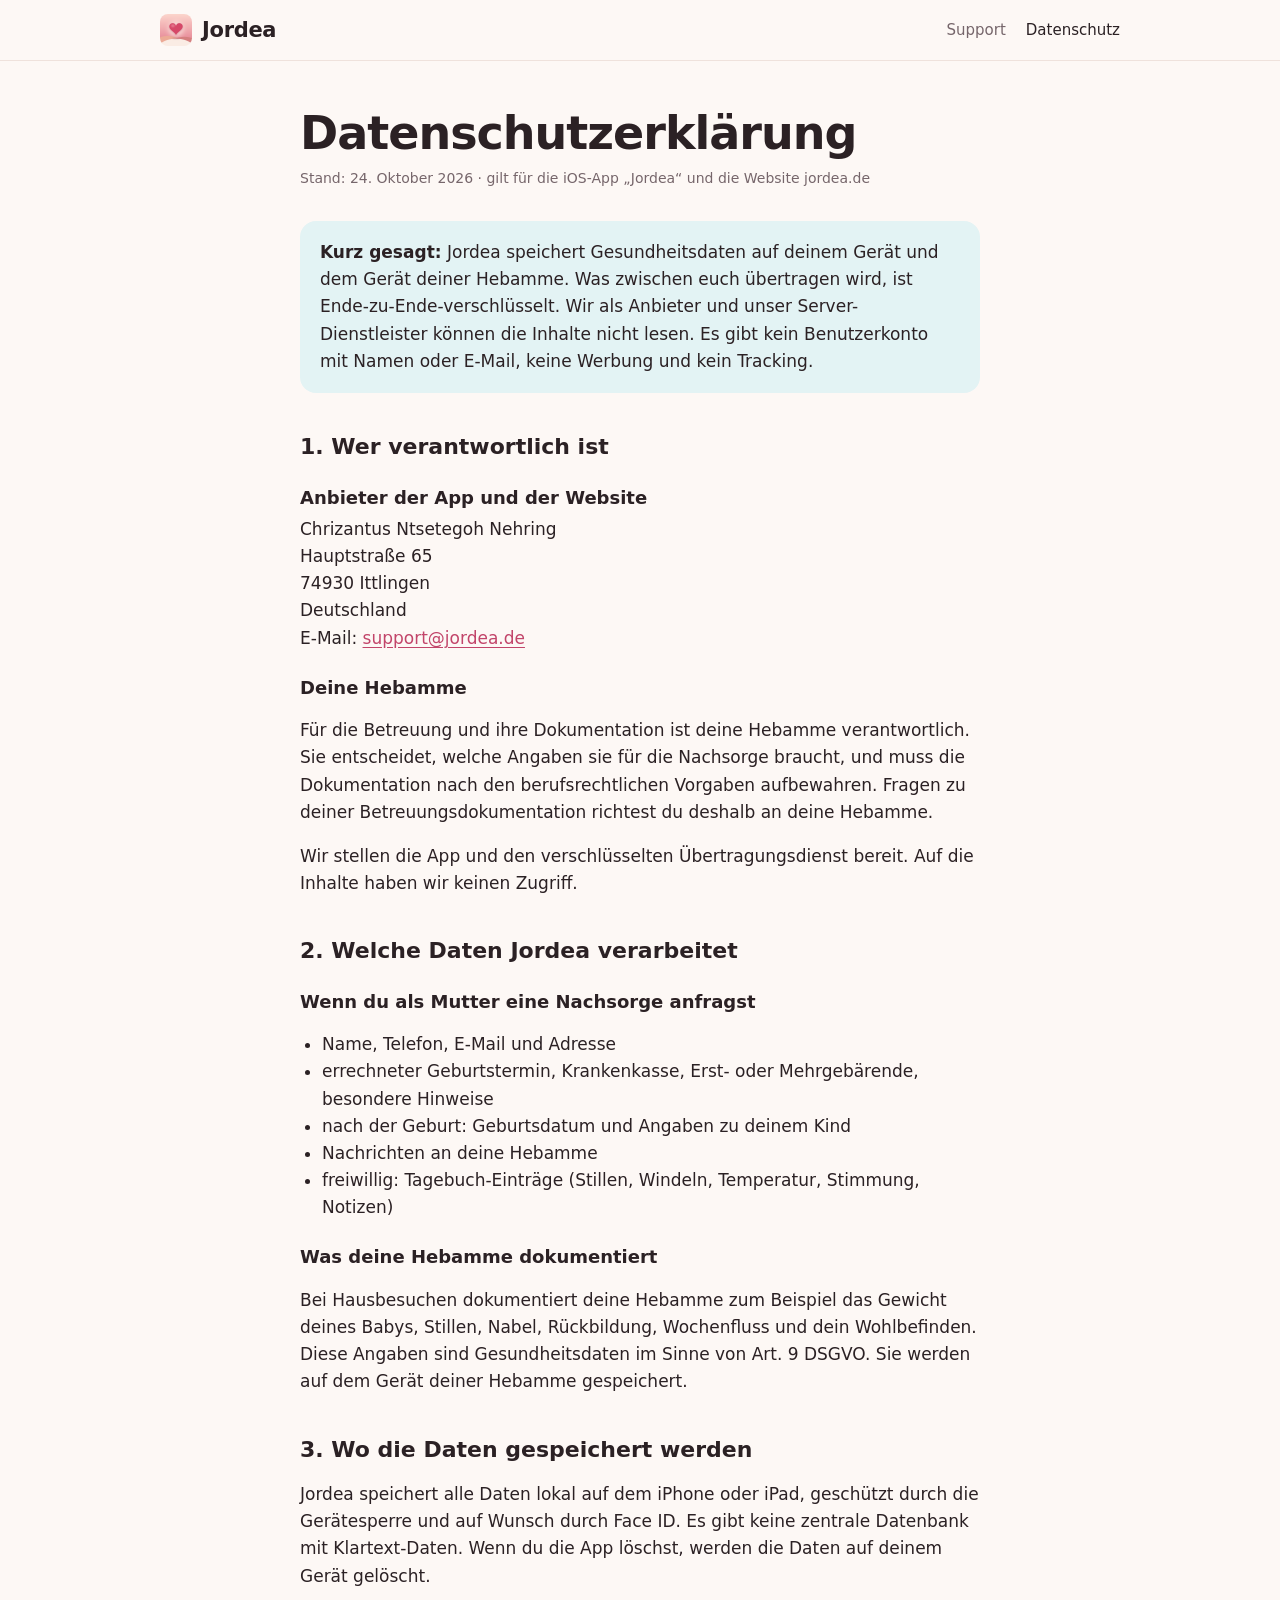
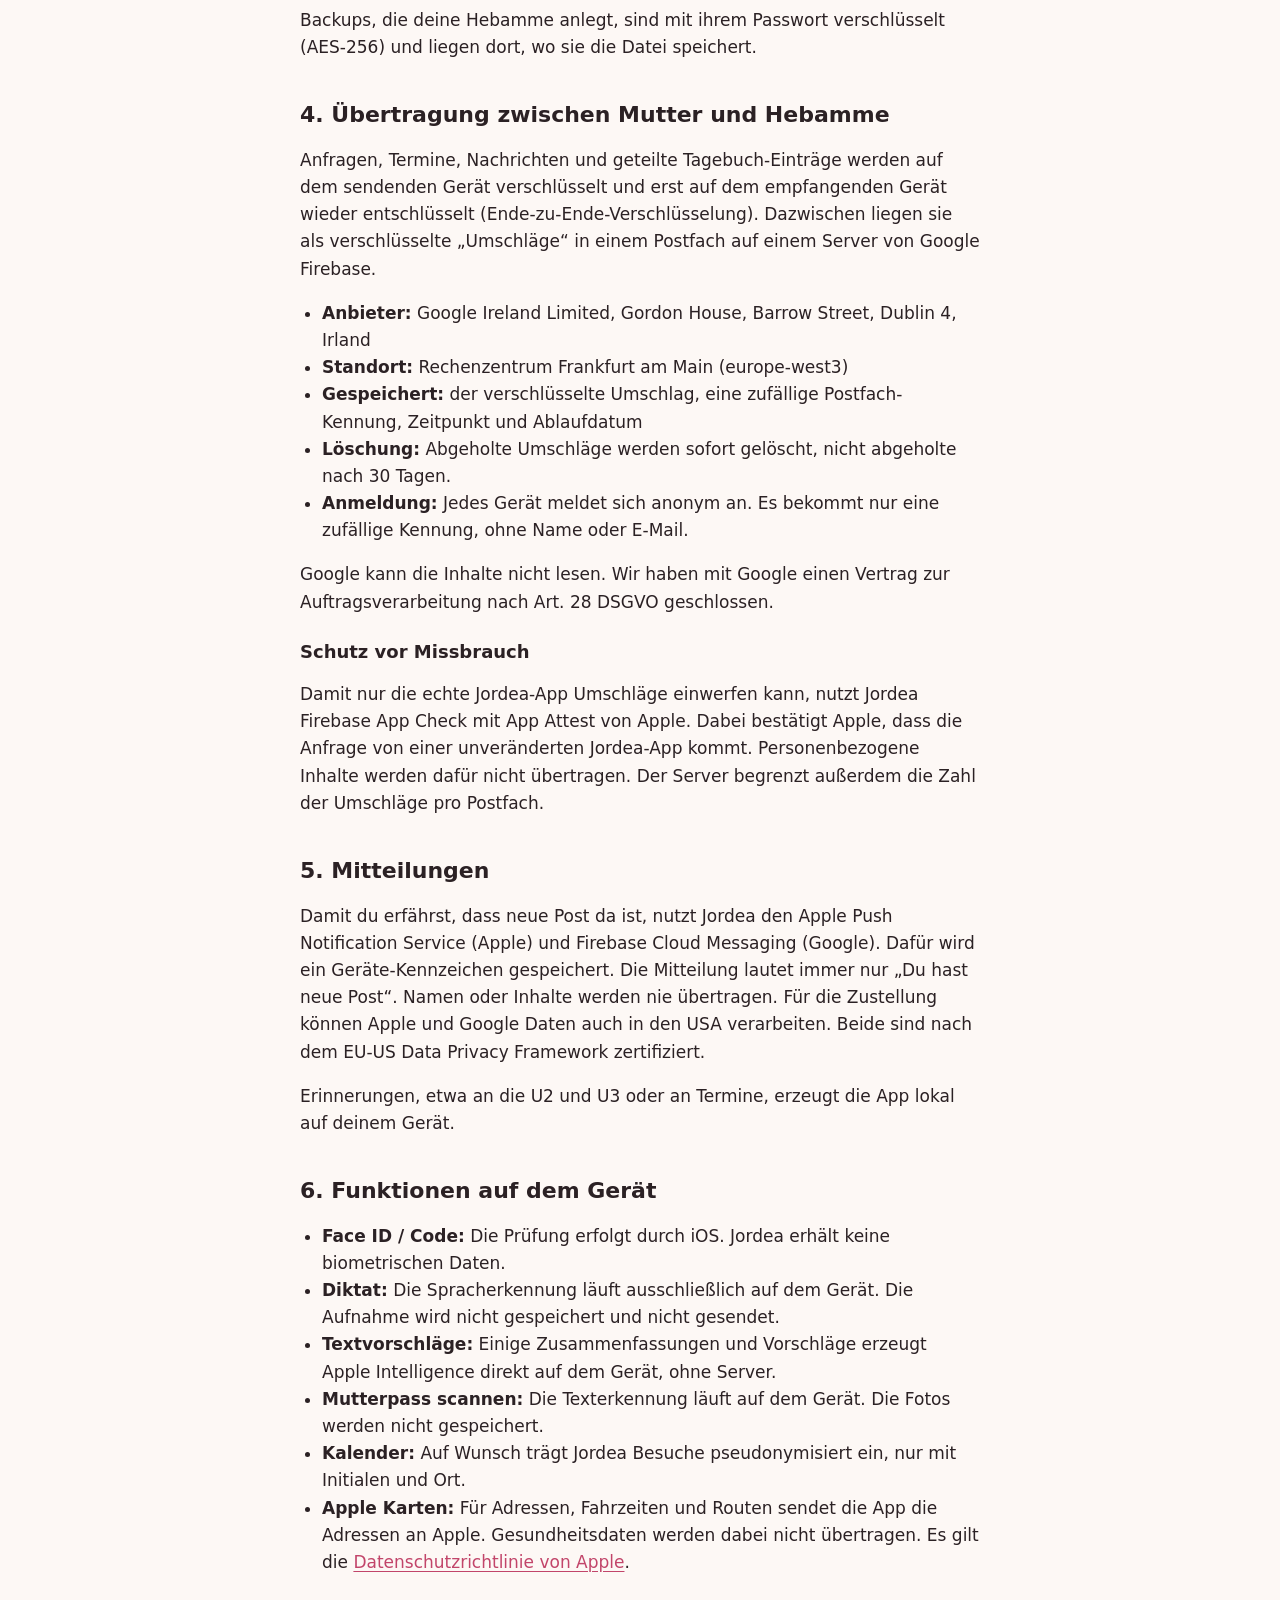
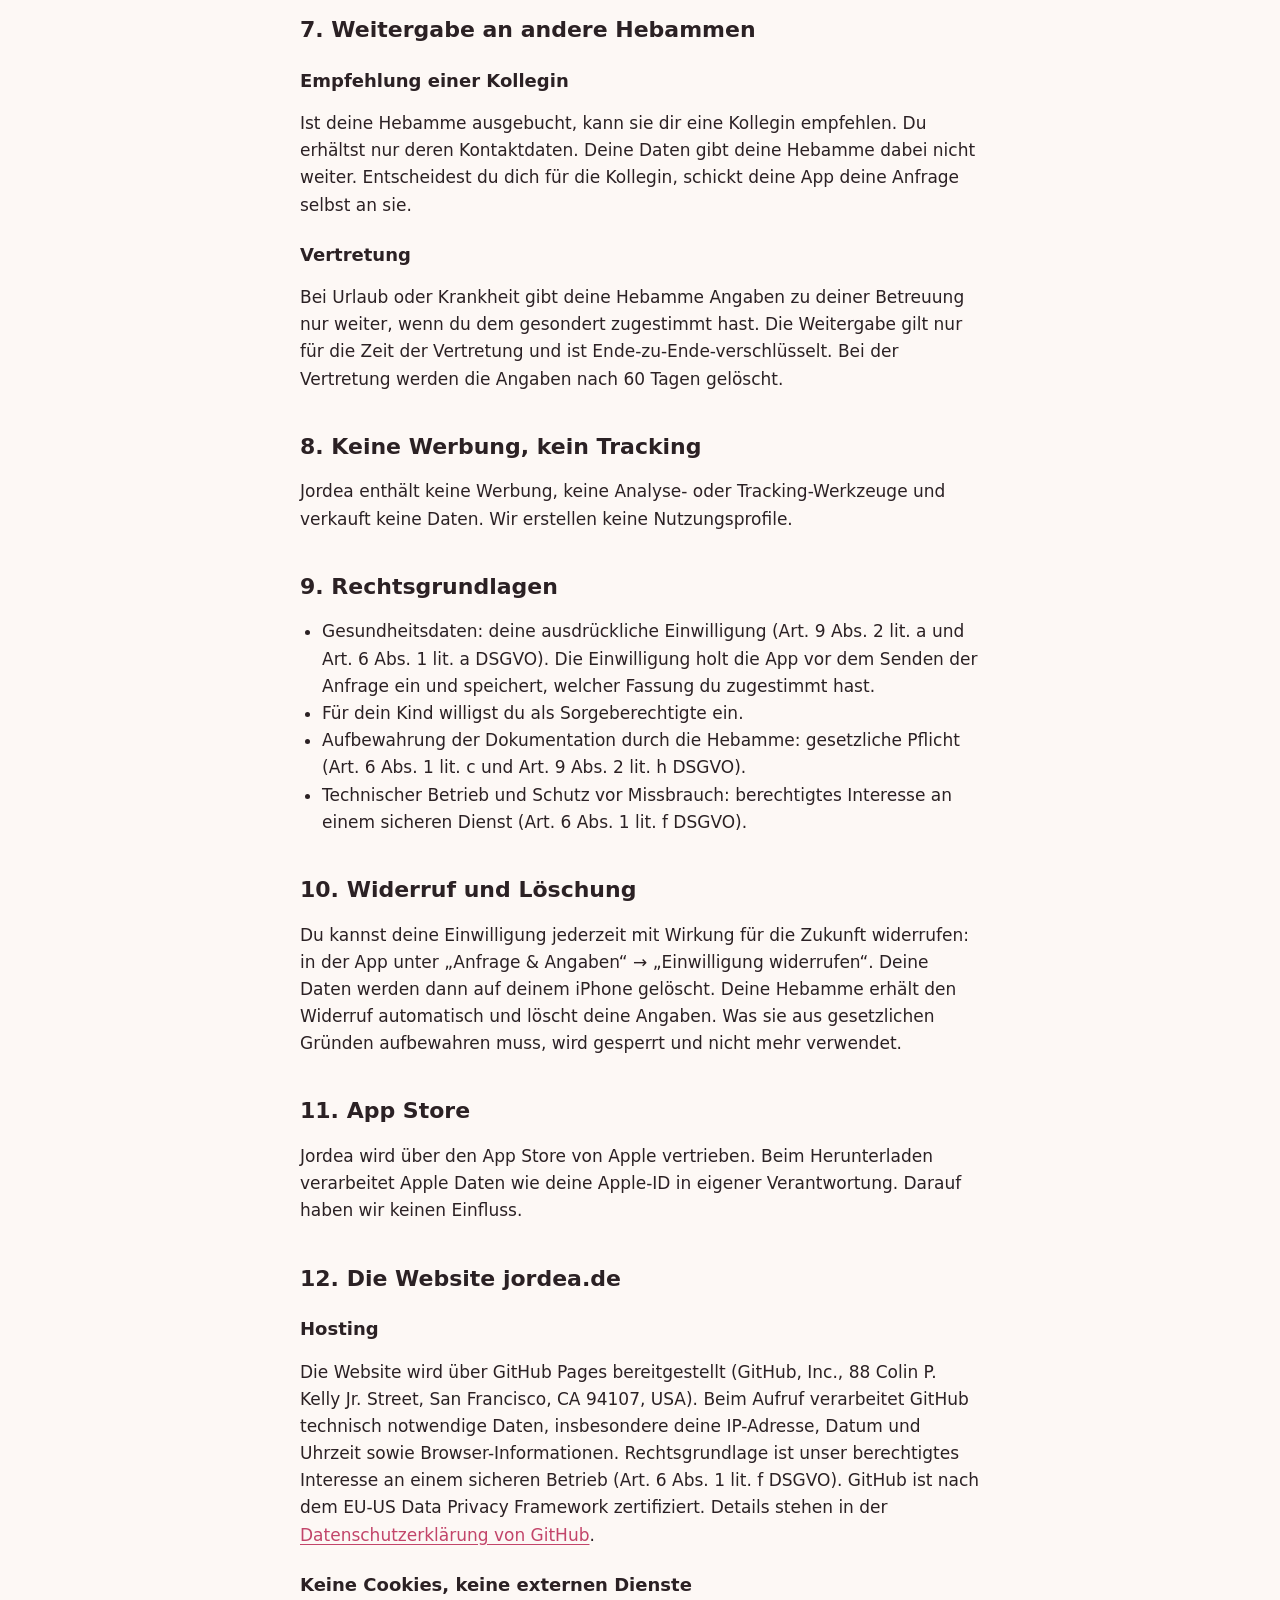
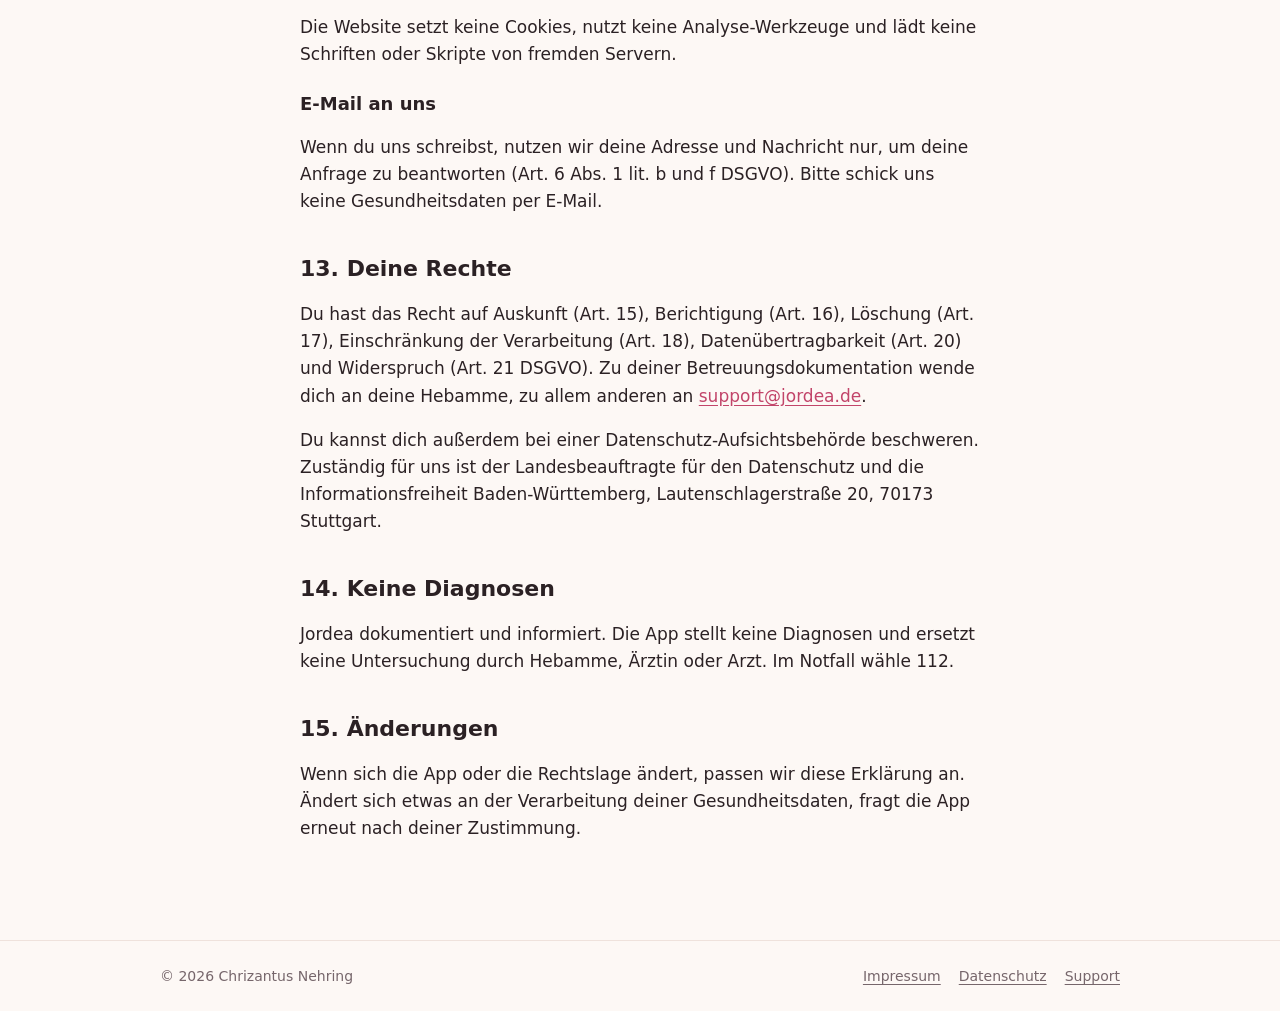
==== datenschutz.html @ d51b72c2 "Jordea Website: Startseite, Datenschutz, Impressum, Support Co-Authored-By: Claude Opus 5.5 <noreply" ====
<!doctype html>
<html lang="de">
<head>
<meta charset="utf-8">
<meta name="viewport" content="width=device-width, initial-scale=1">
<title>Jordea Datenschutz</title>
<meta name="description" content="Datenschutzerklärung für die App Jordea und die Website jordea.de.">
<meta name="theme-color" content="#fdf8f5">
<link rel="icon" href="icon.png">
<link rel="apple-touch-icon" href="icon.png">
<link rel="stylesheet" href="style.css">
</head>
<body>
<header class="site-head">
  <div class="wrap">
    <a class="brand" href="index.html"><img src="icon.png" alt="" width="32" height="32">Jordea</a>
    <nav class="nav" aria-label="Hauptnavigation">
      <a href="support.html">Support</a>
      <a href="datenschutz.html" aria-current="page">Datenschutz</a>
    </nav>
  </div>
</header>

<main class="wrap doc">
  <h1>Datenschutzerklärung</h1>
  <p class="stand">Stand: 24. Oktober 2026 · gilt für die iOS-App „Jordea“ und die Website jordea.de</p>

  <div class="box">
    <p><strong>Kurz gesagt:</strong> Jordea speichert Gesundheitsdaten auf deinem Gerät und dem Gerät deiner Hebamme. Was zwischen euch übertragen wird, ist Ende-zu-Ende-verschlüsselt. Wir als Anbieter und unser Server-Dienstleister können die Inhalte nicht lesen. Es gibt kein Benutzerkonto mit Namen oder E-Mail, keine Werbung und kein Tracking.</p>
  </div>

  <h2>1. Wer verantwortlich ist</h2>
  <h3>Anbieter der App und der Website</h3>
  <address>
    Chrizantus Ntsetegoh Nehring<br>
    Hauptstraße 65<br>
    74930 Ittlingen<br>
    Deutschland<br>
    E-Mail: <a href="mailto:support@jordea.de">support@jordea.de</a>
  </address>
  <h3>Deine Hebamme</h3>
  <p>Für die Betreuung und ihre Dokumentation ist deine Hebamme verantwortlich. Sie entscheidet, welche Angaben sie für die Nachsorge braucht, und muss die Dokumentation nach den berufsrechtlichen Vorgaben aufbewahren. Fragen zu deiner Betreuungsdokumentation richtest du deshalb an deine Hebamme.</p>
  <p>Wir stellen die App und den verschlüsselten Übertragungsdienst bereit. Auf die Inhalte haben wir keinen Zugriff.</p>

  <h2>2. Welche Daten Jordea verarbeitet</h2>
  <h3>Wenn du als Mutter eine Nachsorge anfragst</h3>
  <ul>
    <li>Name, Telefon, E-Mail und Adresse</li>
    <li>errechneter Geburtstermin, Krankenkasse, Erst- oder Mehrgebärende, besondere Hinweise</li>
    <li>nach der Geburt: Geburtsdatum und Angaben zu deinem Kind</li>
    <li>Nachrichten an deine Hebamme</li>
    <li>freiwillig: Tagebuch-Einträge (Stillen, Windeln, Temperatur, Stimmung, Notizen)</li>
  </ul>
  <h3>Was deine Hebamme dokumentiert</h3>
  <p>Bei Hausbesuchen dokumentiert deine Hebamme zum Beispiel das Gewicht deines Babys, Stillen, Nabel, Rückbildung, Wochenfluss und dein Wohlbefinden. Diese Angaben sind Gesundheitsdaten im Sinne von Art. 9 DSGVO. Sie werden auf dem Gerät deiner Hebamme gespeichert.</p>

  <h2>3. Wo die Daten gespeichert werden</h2>
  <p>Jordea speichert alle Daten lokal auf dem iPhone oder iPad, geschützt durch die Gerätesperre und auf Wunsch durch Face ID. Es gibt keine zentrale Datenbank mit Klartext-Daten. Wenn du die App löschst, werden die Daten auf deinem Gerät gelöscht.</p>
  <p>Backups, die deine Hebamme anlegt, sind mit ihrem Passwort verschlüsselt (AES-256) und liegen dort, wo sie die Datei speichert.</p>

  <h2>4. Übertragung zwischen Mutter und Hebamme</h2>
  <p>Anfragen, Termine, Nachrichten und geteilte Tagebuch-Einträge werden auf dem sendenden Gerät verschlüsselt und erst auf dem empfangenden Gerät wieder entschlüsselt (Ende-zu-Ende-Verschlüsselung). Dazwischen liegen sie als verschlüsselte „Umschläge“ in einem Postfach auf einem Server von Google Firebase.</p>
  <ul>
    <li><strong>Anbieter:</strong> Google Ireland Limited, Gordon House, Barrow Street, Dublin 4, Irland</li>
    <li><strong>Standort:</strong> Rechenzentrum Frankfurt am Main (europe-west3)</li>
    <li><strong>Gespeichert:</strong> der verschlüsselte Umschlag, eine zufällige Postfach-Kennung, Zeitpunkt und Ablaufdatum</li>
    <li><strong>Löschung:</strong> Abgeholte Umschläge werden sofort gelöscht, nicht abgeholte nach 30 Tagen.</li>
    <li><strong>Anmeldung:</strong> Jedes Gerät meldet sich anonym an. Es bekommt nur eine zufällige Kennung, ohne Name oder E-Mail.</li>
  </ul>
  <p>Google kann die Inhalte nicht lesen. Wir haben mit Google einen Vertrag zur Auftragsverarbeitung nach Art. 28 DSGVO geschlossen.</p>
  <h3>Schutz vor Missbrauch</h3>
  <p>Damit nur die echte Jordea-App Umschläge einwerfen kann, nutzt Jordea Firebase App Check mit App Attest von Apple. Dabei bestätigt Apple, dass die Anfrage von einer unveränderten Jordea-App kommt. Personenbezogene Inhalte werden dafür nicht übertragen. Der Server begrenzt außerdem die Zahl der Umschläge pro Postfach.</p>

  <h2>5. Mitteilungen</h2>
  <p>Damit du erfährst, dass neue Post da ist, nutzt Jordea den Apple Push Notification Service (Apple) und Firebase Cloud Messaging (Google). Dafür wird ein Geräte-Kennzeichen gespeichert. Die Mitteilung lautet immer nur „Du hast neue Post“. Namen oder Inhalte werden nie übertragen. Für die Zustellung können Apple und Google Daten auch in den USA verarbeiten. Beide sind nach dem EU-US Data Privacy Framework zertifiziert.</p>
  <p>Erinnerungen, etwa an die U2 und U3 oder an Termine, erzeugt die App lokal auf deinem Gerät.</p>

  <h2>6. Funktionen auf dem Gerät</h2>
  <ul>
    <li><strong>Face ID / Code:</strong> Die Prüfung erfolgt durch iOS. Jordea erhält keine biometrischen Daten.</li>
    <li><strong>Diktat:</strong> Die Spracherkennung läuft ausschließlich auf dem Gerät. Die Aufnahme wird nicht gespeichert und nicht gesendet.</li>
    <li><strong>Textvorschläge:</strong> Einige Zusammenfassungen und Vorschläge erzeugt Apple Intelligence direkt auf dem Gerät, ohne Server.</li>
    <li><strong>Mutterpass scannen:</strong> Die Texterkennung läuft auf dem Gerät. Die Fotos werden nicht gespeichert.</li>
    <li><strong>Kalender:</strong> Auf Wunsch trägt Jordea Besuche pseudonymisiert ein, nur mit Initialen und Ort.</li>
    <li><strong>Apple Karten:</strong> Für Adressen, Fahrzeiten und Routen sendet die App die Adressen an Apple. Gesundheitsdaten werden dabei nicht übertragen. Es gilt die <a href="https://www.apple.com/de/legal/privacy/">Datenschutzrichtlinie von Apple</a>.</li>
  </ul>

  <h2>7. Weitergabe an andere Hebammen</h2>
  <h3>Empfehlung einer Kollegin</h3>
  <p>Ist deine Hebamme ausgebucht, kann sie dir eine Kollegin empfehlen. Du erhältst nur deren Kontaktdaten. Deine Daten gibt deine Hebamme dabei nicht weiter. Entscheidest du dich für die Kollegin, schickt deine App deine Anfrage selbst an sie.</p>
  <h3>Vertretung</h3>
  <p>Bei Urlaub oder Krankheit gibt deine Hebamme Angaben zu deiner Betreuung nur weiter, wenn du dem gesondert zugestimmt hast. Die Weitergabe gilt nur für die Zeit der Vertretung und ist Ende-zu-Ende-verschlüsselt. Bei der Vertretung werden die Angaben nach 60 Tagen gelöscht.</p>

  <h2>8. Keine Werbung, kein Tracking</h2>
  <p>Jordea enthält keine Werbung, keine Analyse- oder Tracking-Werkzeuge und verkauft keine Daten. Wir erstellen keine Nutzungsprofile.</p>

  <h2>9. Rechtsgrundlagen</h2>
  <ul>
    <li>Gesundheitsdaten: deine ausdrückliche Einwilligung (Art. 9 Abs. 2 lit. a und Art. 6 Abs. 1 lit. a DSGVO). Die Einwilligung holt die App vor dem Senden der Anfrage ein und speichert, welcher Fassung du zugestimmt hast.</li>
    <li>Für dein Kind willigst du als Sorgeberechtigte ein.</li>
    <li>Aufbewahrung der Dokumentation durch die Hebamme: gesetzliche Pflicht (Art. 6 Abs. 1 lit. c und Art. 9 Abs. 2 lit. h DSGVO).</li>
    <li>Technischer Betrieb und Schutz vor Missbrauch: berechtigtes Interesse an einem sicheren Dienst (Art. 6 Abs. 1 lit. f DSGVO).</li>
  </ul>

  <h2>10. Widerruf und Löschung</h2>
  <p>Du kannst deine Einwilligung jederzeit mit Wirkung für die Zukunft widerrufen: in der App unter „Anfrage &amp; Angaben“ → „Einwilligung widerrufen“. Deine Daten werden dann auf deinem iPhone gelöscht. Deine Hebamme erhält den Widerruf automatisch und löscht deine Angaben. Was sie aus gesetzlichen Gründen aufbewahren muss, wird gesperrt und nicht mehr verwendet.</p>

  <h2>11. App Store</h2>
  <p>Jordea wird über den App Store von Apple vertrieben. Beim Herunterladen verarbeitet Apple Daten wie deine Apple-ID in eigener Verantwortung. Darauf haben wir keinen Einfluss.</p>

  <h2>12. Die Website jordea.de</h2>
  <h3>Hosting</h3>
  <p>Die Website wird über GitHub Pages bereitgestellt (GitHub, Inc., 88 Colin P. Kelly Jr. Street, San Francisco, CA 94107, USA). Beim Aufruf verarbeitet GitHub technisch notwendige Daten, insbesondere deine IP-Adresse, Datum und Uhrzeit sowie Browser-Informationen. Rechtsgrundlage ist unser berechtigtes Interesse an einem sicheren Betrieb (Art. 6 Abs. 1 lit. f DSGVO). GitHub ist nach dem EU-US Data Privacy Framework zertifiziert. Details stehen in der <a href="https://docs.github.com/de/site-policy/privacy-policies/github-general-privacy-statement">Datenschutzerklärung von GitHub</a>.</p>
  <h3>Keine Cookies, keine externen Dienste</h3>
  <p>Die Website setzt keine Cookies, nutzt keine Analyse-Werkzeuge und lädt keine Schriften oder Skripte von fremden Servern.</p>
  <h3>E-Mail an uns</h3>
  <p>Wenn du uns schreibst, nutzen wir deine Adresse und Nachricht nur, um deine Anfrage zu beantworten (Art. 6 Abs. 1 lit. b und f DSGVO). Bitte schick uns keine Gesundheitsdaten per E-Mail.</p>

  <h2>13. Deine Rechte</h2>
  <p>Du hast das Recht auf Auskunft (Art. 15), Berichtigung (Art. 16), Löschung (Art. 17), Einschränkung der Verarbeitung (Art. 18), Datenübertragbarkeit (Art. 20) und Widerspruch (Art. 21 DSGVO). Zu deiner Betreuungsdokumentation wende dich an deine Hebamme, zu allem anderen an <a href="mailto:support@jordea.de">support@jordea.de</a>.</p>
  <p>Du kannst dich außerdem bei einer Datenschutz-Aufsichtsbehörde beschweren. Zuständig für uns ist der Landesbeauftragte für den Datenschutz und die Informationsfreiheit Baden-Württemberg, Lautenschlagerstraße 20, 70173 Stuttgart.</p>

  <h2>14. Keine Diagnosen</h2>
  <p>Jordea dokumentiert und informiert. Die App stellt keine Diagnosen und ersetzt keine Untersuchung durch Hebamme, Ärztin oder Arzt. Im Notfall wähle 112.</p>

  <h2>15. Änderungen</h2>
  <p>Wenn sich die App oder die Rechtslage ändert, passen wir diese Erklärung an. Ändert sich etwas an der Verarbeitung deiner Gesundheitsdaten, fragt die App erneut nach deiner Zustimmung.</p>
</main>

<footer class="site-foot">
  <div class="wrap">
    <span>© 2026 Chrizantus Nehring</span>
    <nav aria-label="Rechtliches">
      <a href="impressum.html">Impressum</a>
      <a href="datenschutz.html" aria-current="page">Datenschutz</a>
      <a href="support.html">Support</a>
    </nav>
  </div>
</footer>
</body>
</html>
---- style.css ----
/* Jordea – gemeinsame Styles. Keine externen Schriften, kein Tracking. */
:root {
  --bg: #fdf8f5;
  --panel: #ffffff;
  --line: #efe2dc;
  --fg: #2b2124;
  --muted: #76666b;
  --rose: #c2456a;
  --rose-soft: #fbe6ea;
  --teal: #0e7c86;
  --teal-soft: #e3f3f4;
  --sans: ui-rounded, "SF Pro Rounded", system-ui, -apple-system, "Segoe UI", Roboto, sans-serif;
  --text: system-ui, -apple-system, "Segoe UI", Roboto, sans-serif;
  color-scheme: light dark;
}
@media (prefers-color-scheme: dark) {
  :root {
    --bg: #1a1416;
    --panel: #241c1f;
    --line: #3a2e32;
    --fg: #f4ecee;
    --muted: #b3a3a8;
    --rose: #f08aa6;
    --rose-soft: #3a222a;
    --teal: #5cc3cb;
    --teal-soft: #17302f;
  }
}

* { box-sizing: border-box; }
html { -webkit-text-size-adjust: 100%; }
body { margin: 0; background: var(--bg); color: var(--fg); font: 17px/1.6 var(--text); }
a { color: var(--rose); text-underline-offset: 3px; }
a:hover { color: var(--teal); }
a:focus-visible { outline: 2px solid var(--teal); outline-offset: 3px; border-radius: 6px; }

.wrap { max-width: 1000px; margin: 0 auto; padding-inline: 20px; }

.site-head { border-bottom: 1px solid var(--line); }
.site-head .wrap { display: flex; align-items: center; justify-content: space-between; gap: 16px; padding-block: 14px; flex-wrap: wrap; }
.brand { display: flex; align-items: center; gap: 10px; color: var(--fg); text-decoration: none; font: 700 21px/1 var(--sans); letter-spacing: -0.3px; }
.brand img { width: 32px; height: 32px; border-radius: 8px; }
.nav { display: flex; gap: 20px; flex-wrap: wrap; font-size: 15px; }
.nav a { color: var(--muted); text-decoration: none; }
.nav a:hover, .nav a[aria-current="page"] { color: var(--fg); }

.hero { padding-block: 64px 32px; display: grid; grid-template-columns: minmax(0, 1.2fr) minmax(0, 0.8fr); gap: 48px; align-items: center; }
.eyebrow { font: 600 14px/1.4 var(--sans); color: var(--teal); margin: 0 0 12px; }
.hero h1 { font: 700 clamp(40px, 7vw, 68px)/1.02 var(--sans); letter-spacing: -1.5px; margin: 0 0 20px; text-wrap: balance; }
.hero p.lead { font-size: 20px; color: var(--muted); margin: 0 0 28px; max-width: 36ch; }
.hero-icon { width: 100%; height: auto; aspect-ratio: 1; max-width: 280px; justify-self: center; border-radius: 22%; box-shadow: 0 24px 60px rgba(194, 69, 106, 0.25); }
.cta-row { display: flex; gap: 12px; flex-wrap: wrap; align-items: center; }
.btn { display: inline-flex; align-items: center; min-height: 50px; padding: 0 22px; border-radius: 14px; font: 700 17px/1 var(--sans); text-decoration: none; background: var(--rose); color: #fff; }
.btn:hover { color: #fff; filter: brightness(1.08); }
.soon { font-size: 14px; color: var(--muted); }

.features { display: grid; grid-template-columns: repeat(3, minmax(0, 1fr)); gap: 16px; padding-block: 16px 72px; }
.feature { background: var(--panel); border: 1px solid var(--line); border-radius: 20px; padding: 22px; }
.feature .tag { display: inline-block; font: 600 13px/1 var(--sans); padding: 6px 10px; border-radius: 999px; }
.tag.mutter { background: var(--rose-soft); color: var(--rose); }
.tag.hebamme { background: var(--teal-soft); color: var(--teal); }
.feature h2 { font: 700 20px/1.25 var(--sans); margin: 14px 0 8px; }
.feature p { margin: 0; color: var(--muted); font-size: 16px; }

.doc { max-width: 720px; padding-block: 48px 80px; }
.doc h1 { font: 700 clamp(34px, 6vw, 46px)/1.08 var(--sans); letter-spacing: -1px; margin: 0 0 8px; text-wrap: balance; }
.doc .stand { font-size: 14px; color: var(--muted); margin: 0 0 32px; }
.doc h2 { font: 700 22px/1.3 var(--sans); margin: 40px 0 10px; text-wrap: balance; }
.doc h3 { font: 600 18px/1.35 var(--text); margin: 24px 0 6px; }
.doc ul { padding-left: 22px; }
.doc .box { background: var(--teal-soft); border-radius: 16px; padding: 18px 20px; margin: 20px 0; }
.doc .box p { margin: 0; }
.doc .box.warn { background: var(--rose-soft); }
.doc address { font-style: normal; }

details { background: var(--panel); border: 1px solid var(--line); border-radius: 14px; padding: 4px 18px; margin: 10px 0; }
summary { cursor: pointer; font-weight: 600; padding: 12px 0; }
details p { margin: 0 0 14px; }

.site-foot { border-top: 1px solid var(--line); }
.site-foot .wrap { display: flex; justify-content: space-between; gap: 16px; flex-wrap: wrap; padding-block: 24px; font-size: 14px; color: var(--muted); }
.site-foot nav { display: flex; gap: 18px; flex-wrap: wrap; }
.site-foot a { color: var(--muted); }

@media (max-width: 800px) {
  .hero { grid-template-columns: minmax(0, 1fr); padding-block: 40px 24px; gap: 28px; }
  .hero-icon { max-width: 160px; justify-self: start; order: -1; }
  .features { grid-template-columns: minmax(0, 1fr); }
}

@media (prefers-color-scheme: dark) {
  .btn, .btn:hover { color: #2b1218; }
}
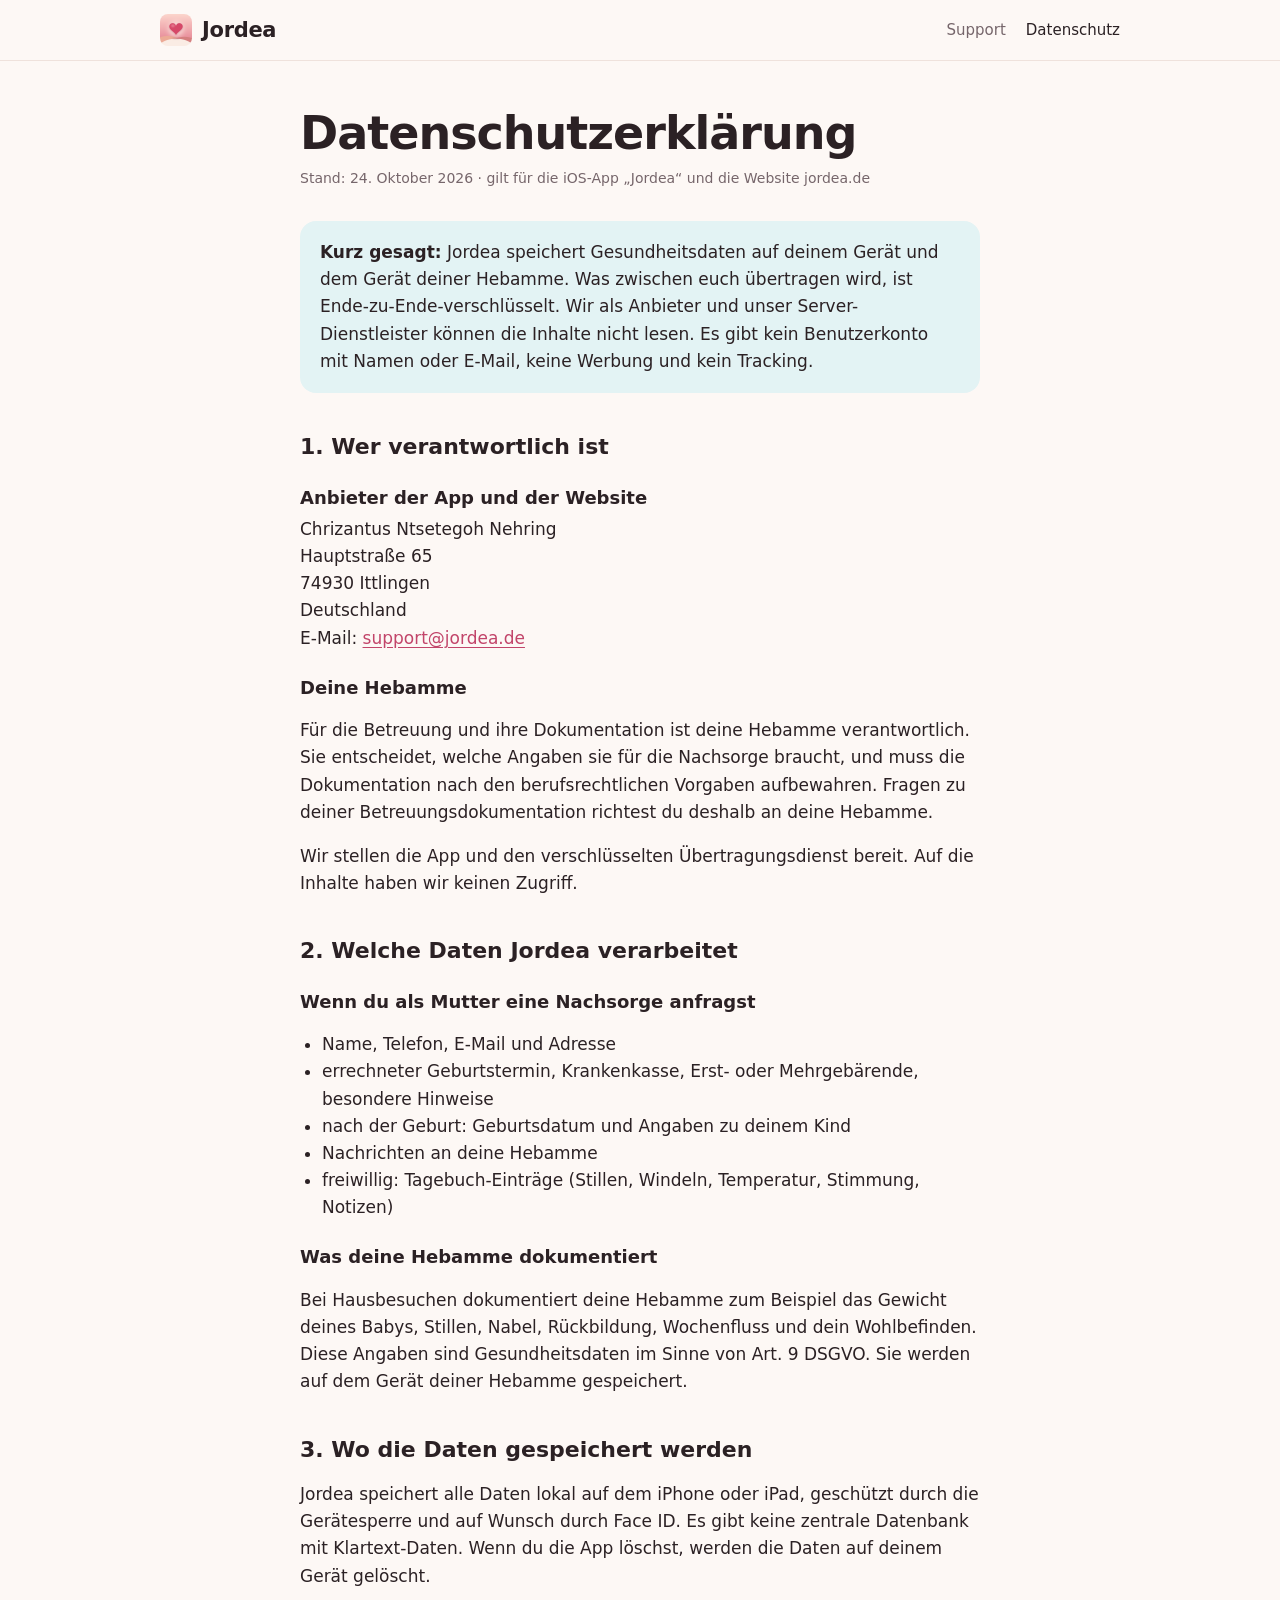
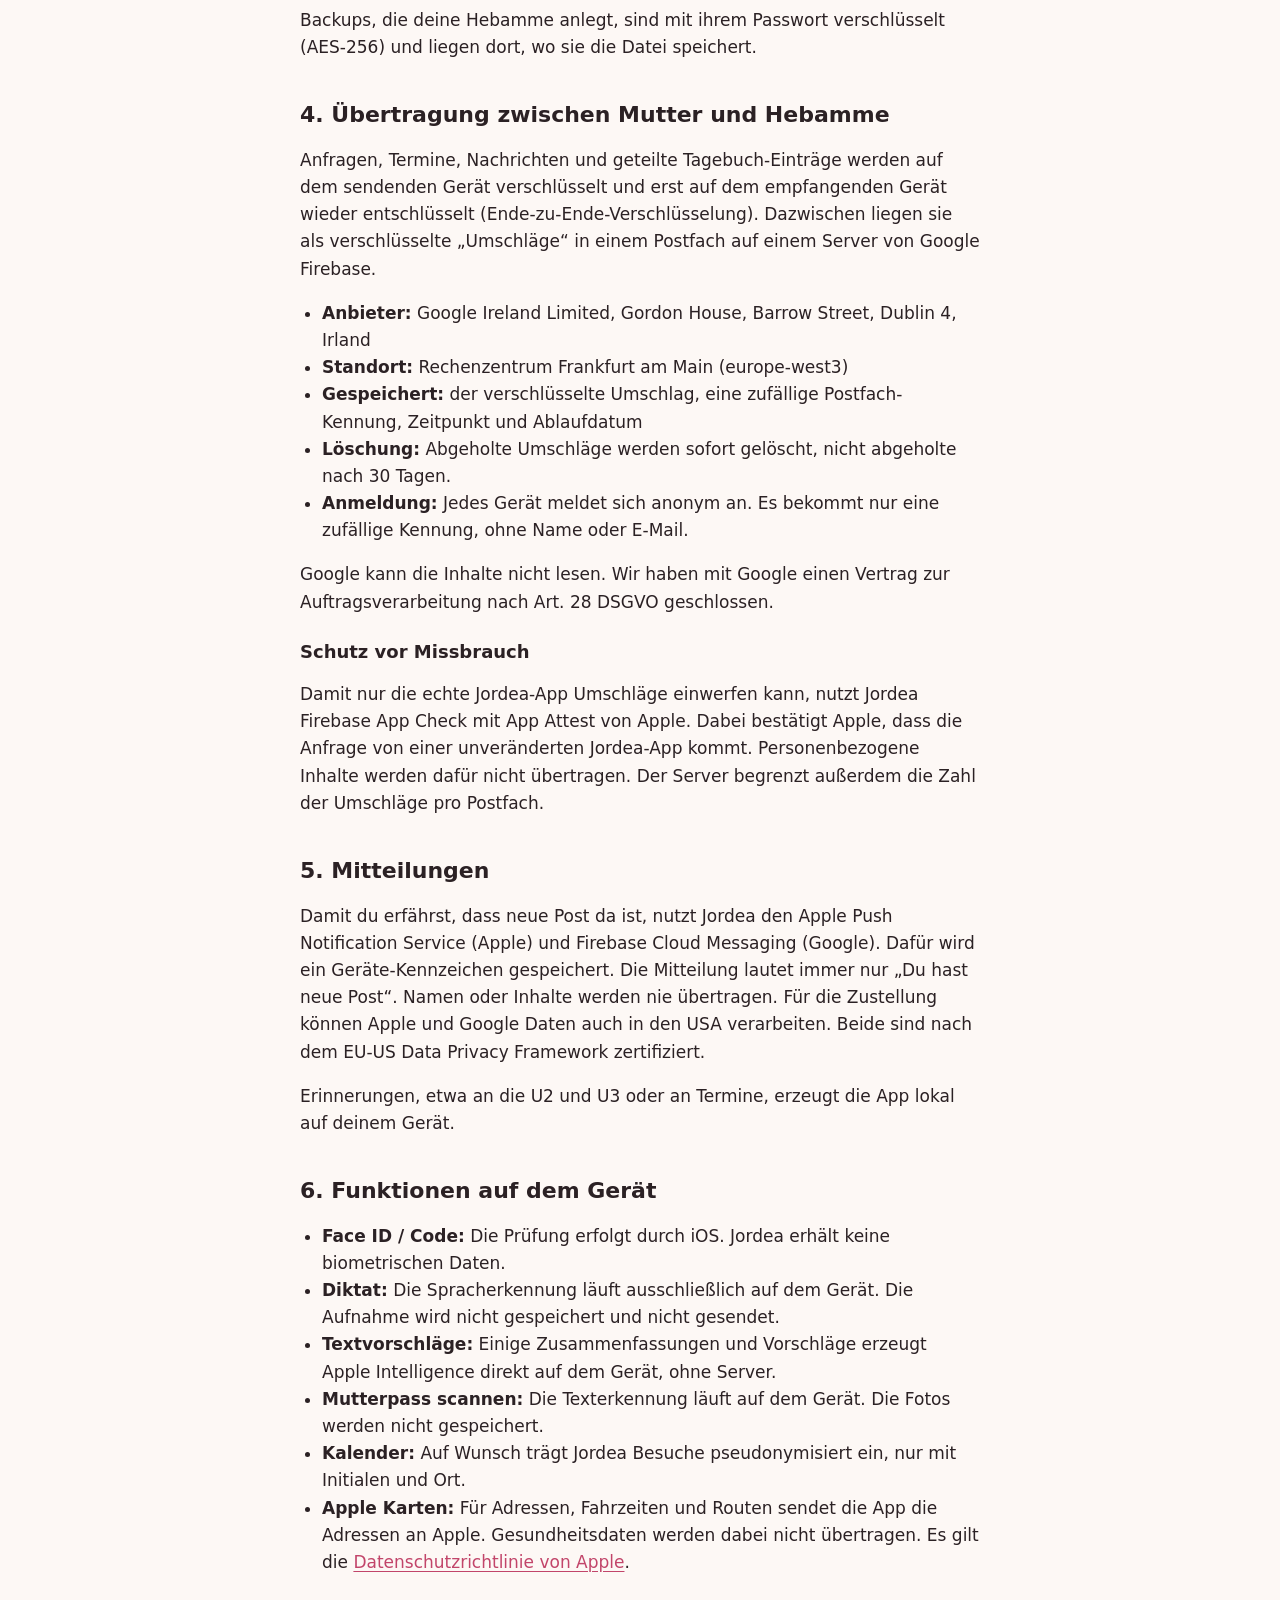
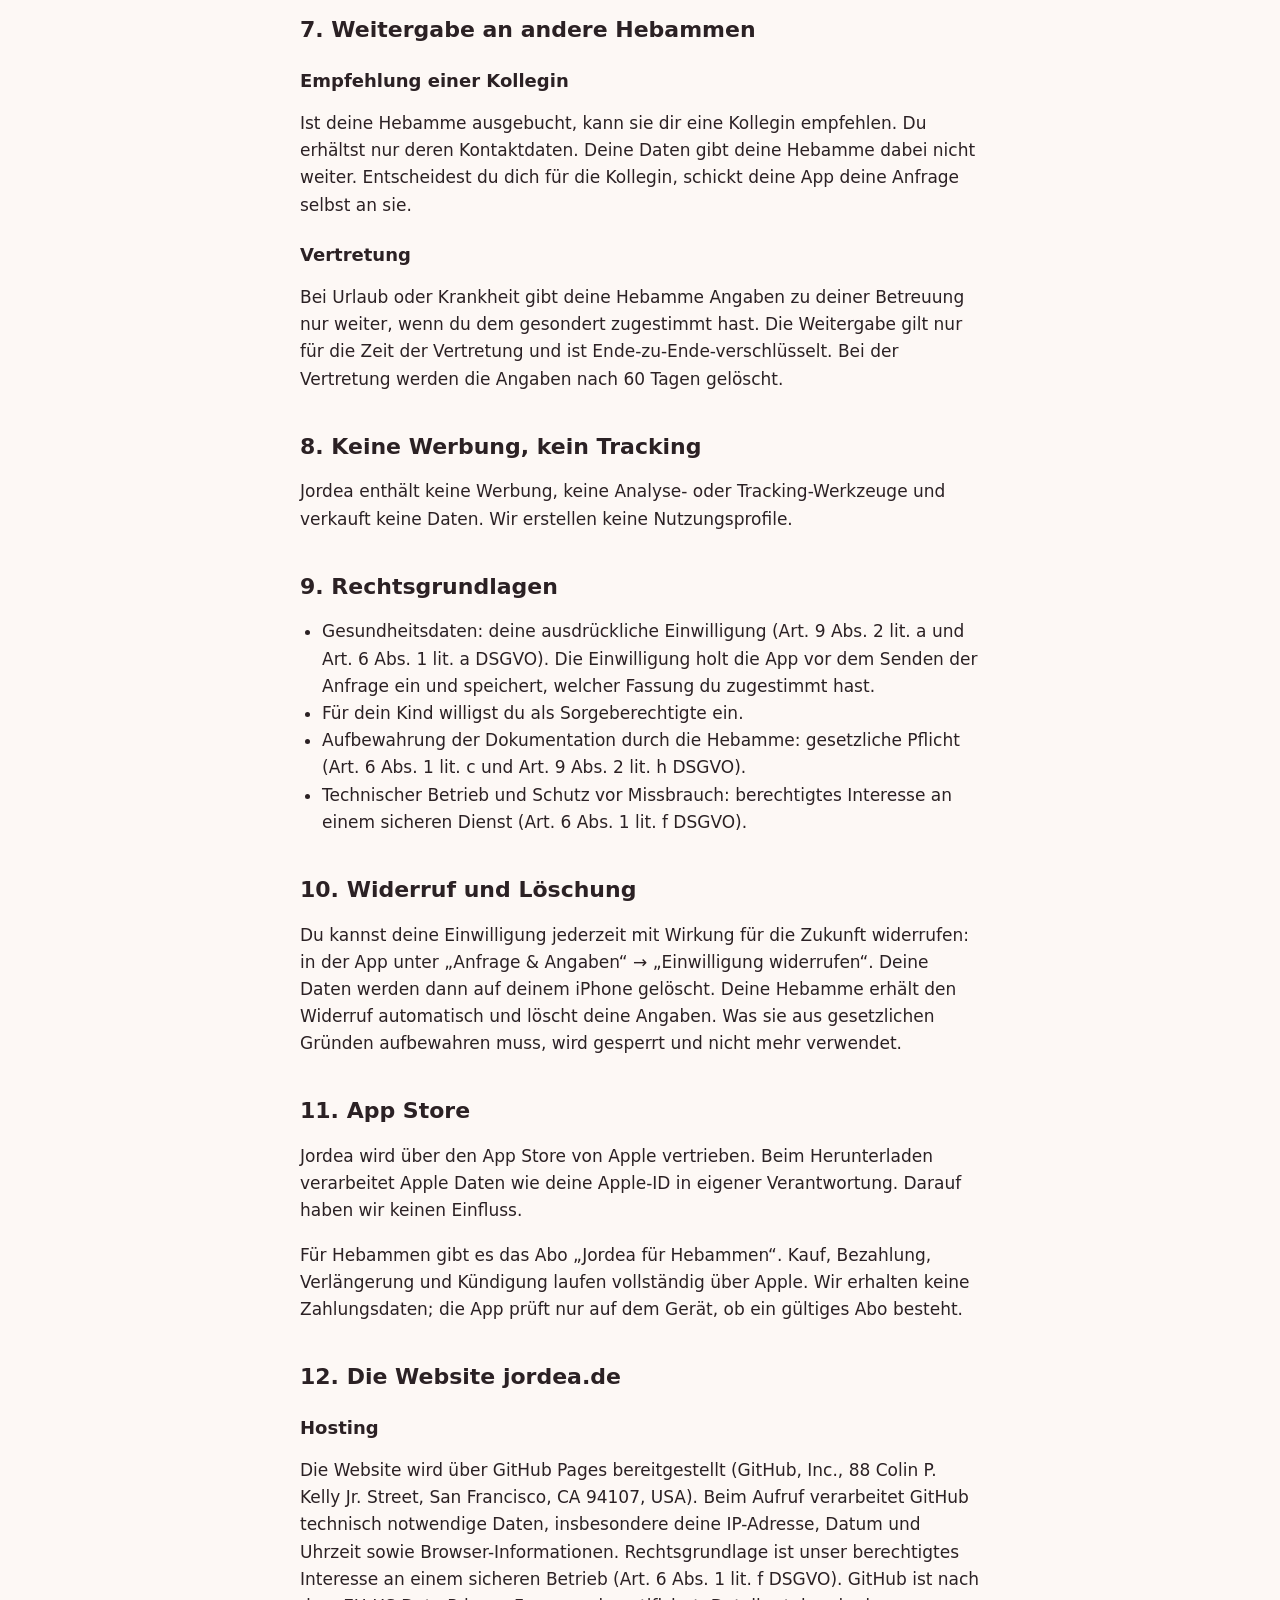
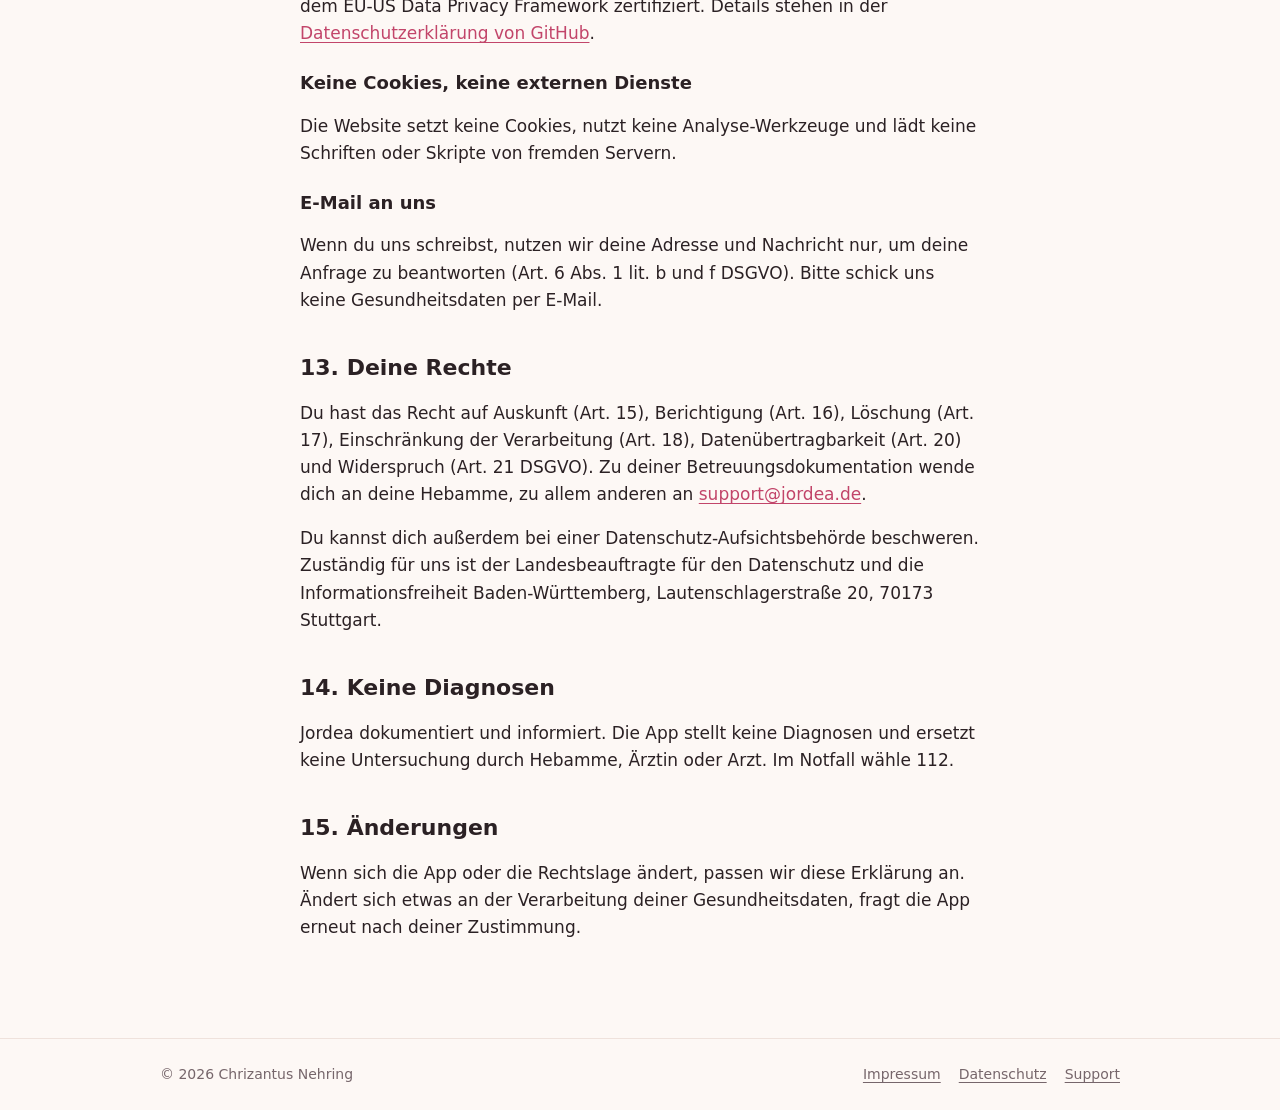
==== commit e8479eb6: "Abo für Hebammen: Datenschutz und Support ergänzt Co-Authored-By: Claude Opus 5.5 <noreply@anthropic" ====
--- a/datenschutz.html
+++ b/datenschutz.html
@@ -107,6 +107,7 @@
 
   <h2>11. App Store</h2>
   <p>Jordea wird über den App Store von Apple vertrieben. Beim Herunterladen verarbeitet Apple Daten wie deine Apple-ID in eigener Verantwortung. Darauf haben wir keinen Einfluss.</p>
+  <p>Für Hebammen gibt es das Abo „Jordea für Hebammen“. Kauf, Bezahlung, Verlängerung und Kündigung laufen vollständig über Apple. Wir erhalten keine Zahlungsdaten; die App prüft nur auf dem Gerät, ob ein gültiges Abo besteht.</p>
 
   <h2>12. Die Website jordea.de</h2>
   <h3>Hosting</h3>
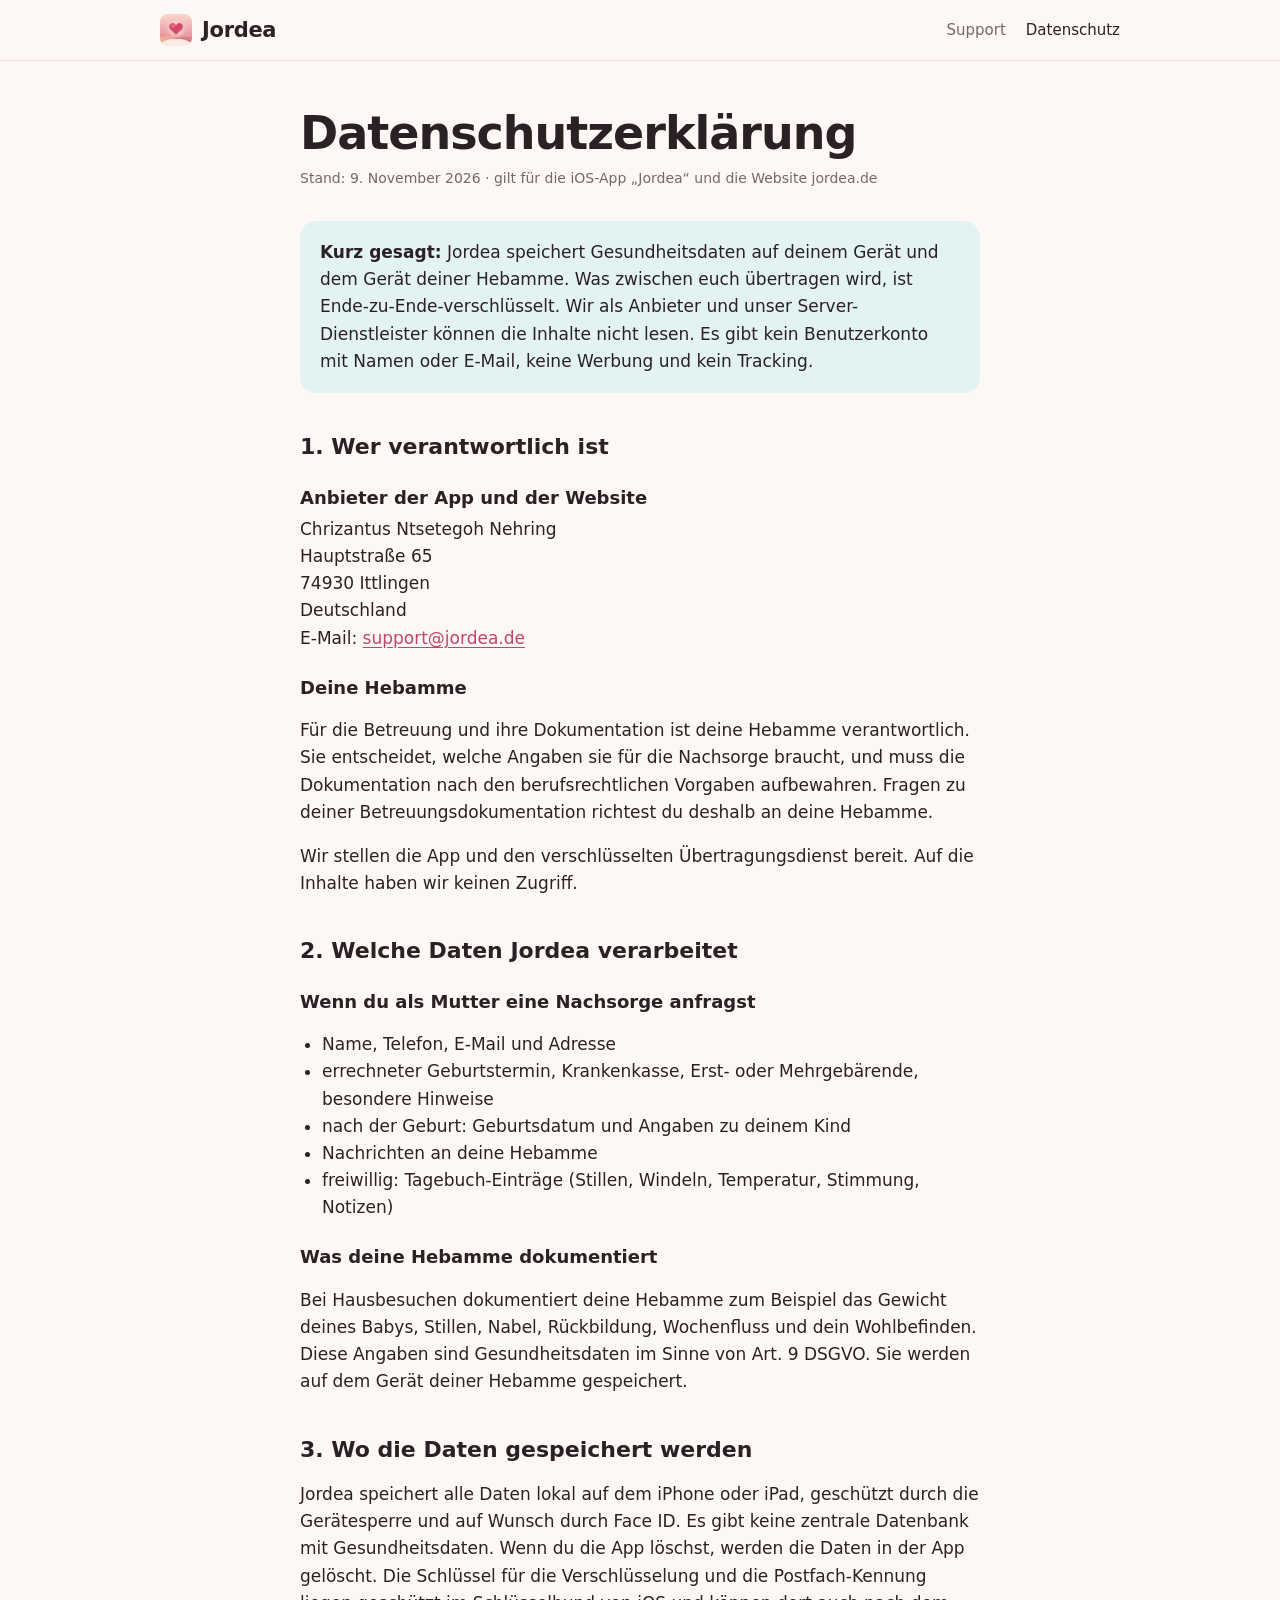
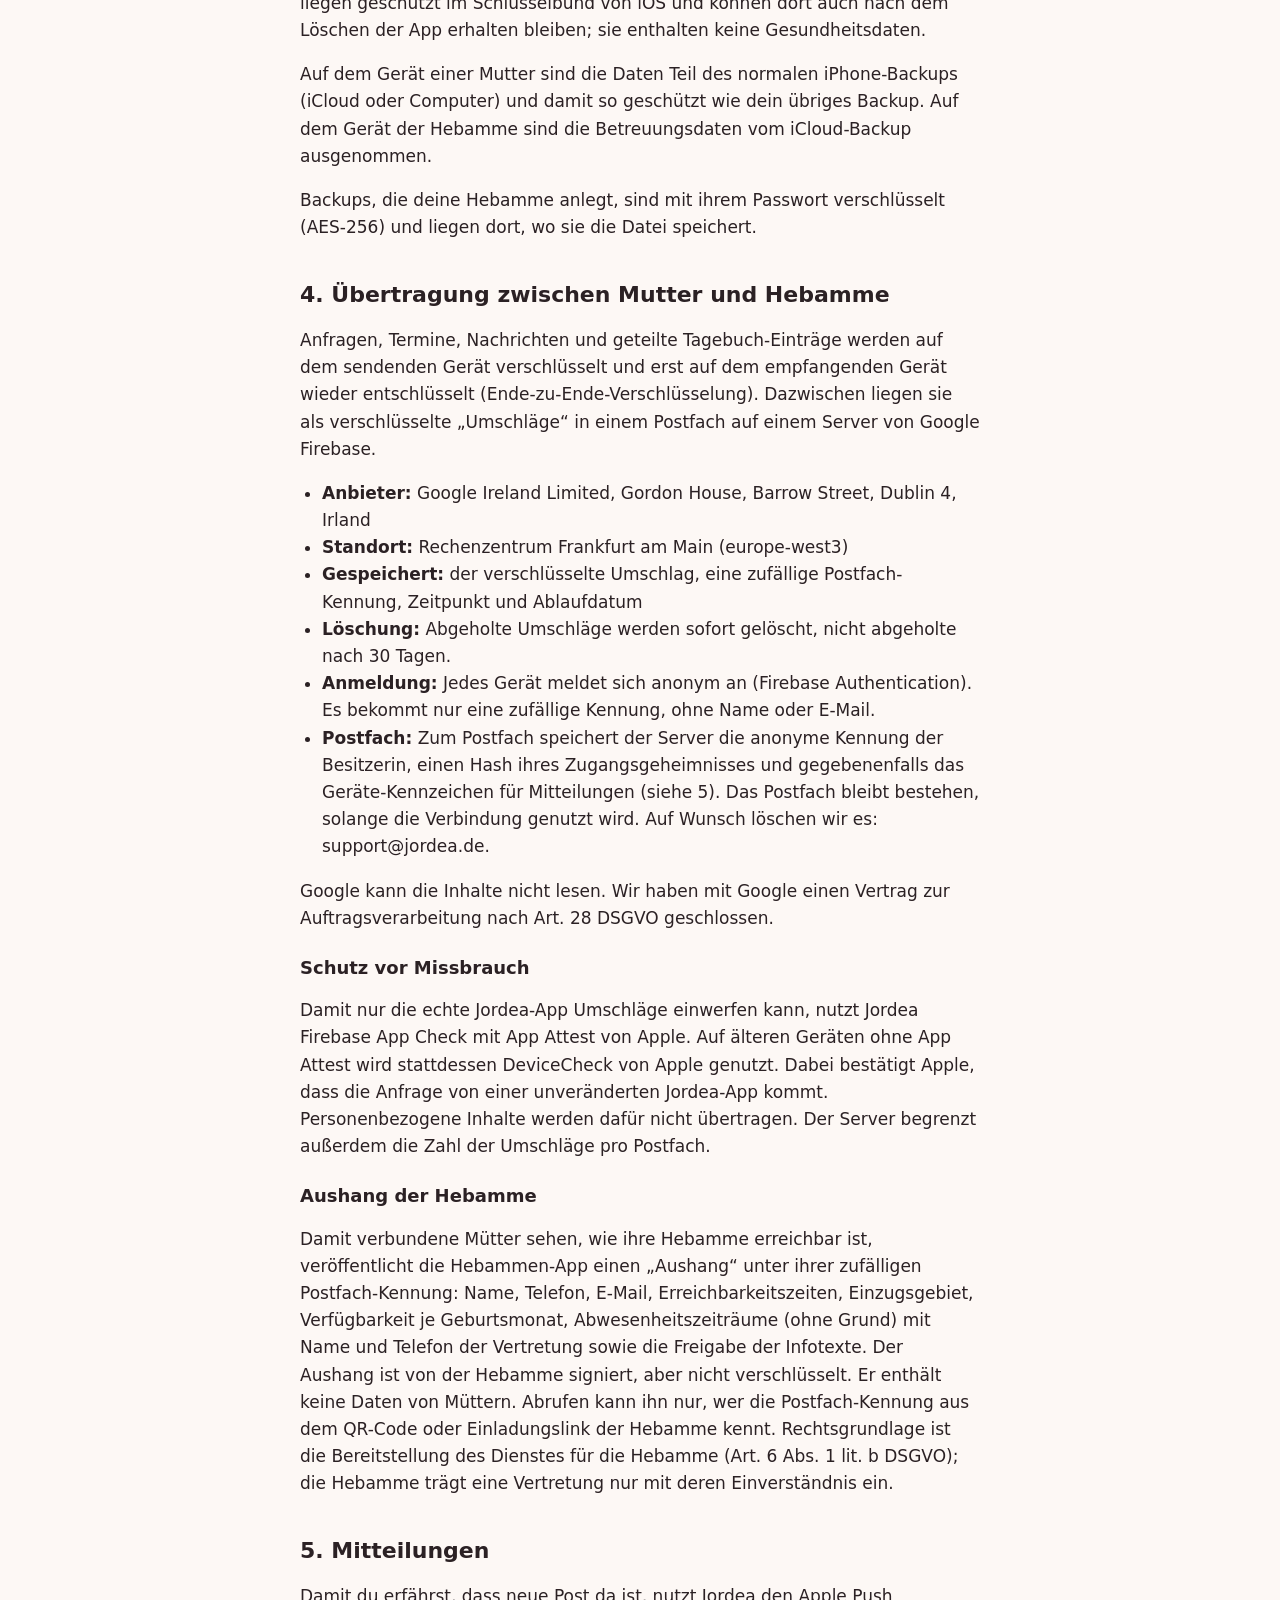
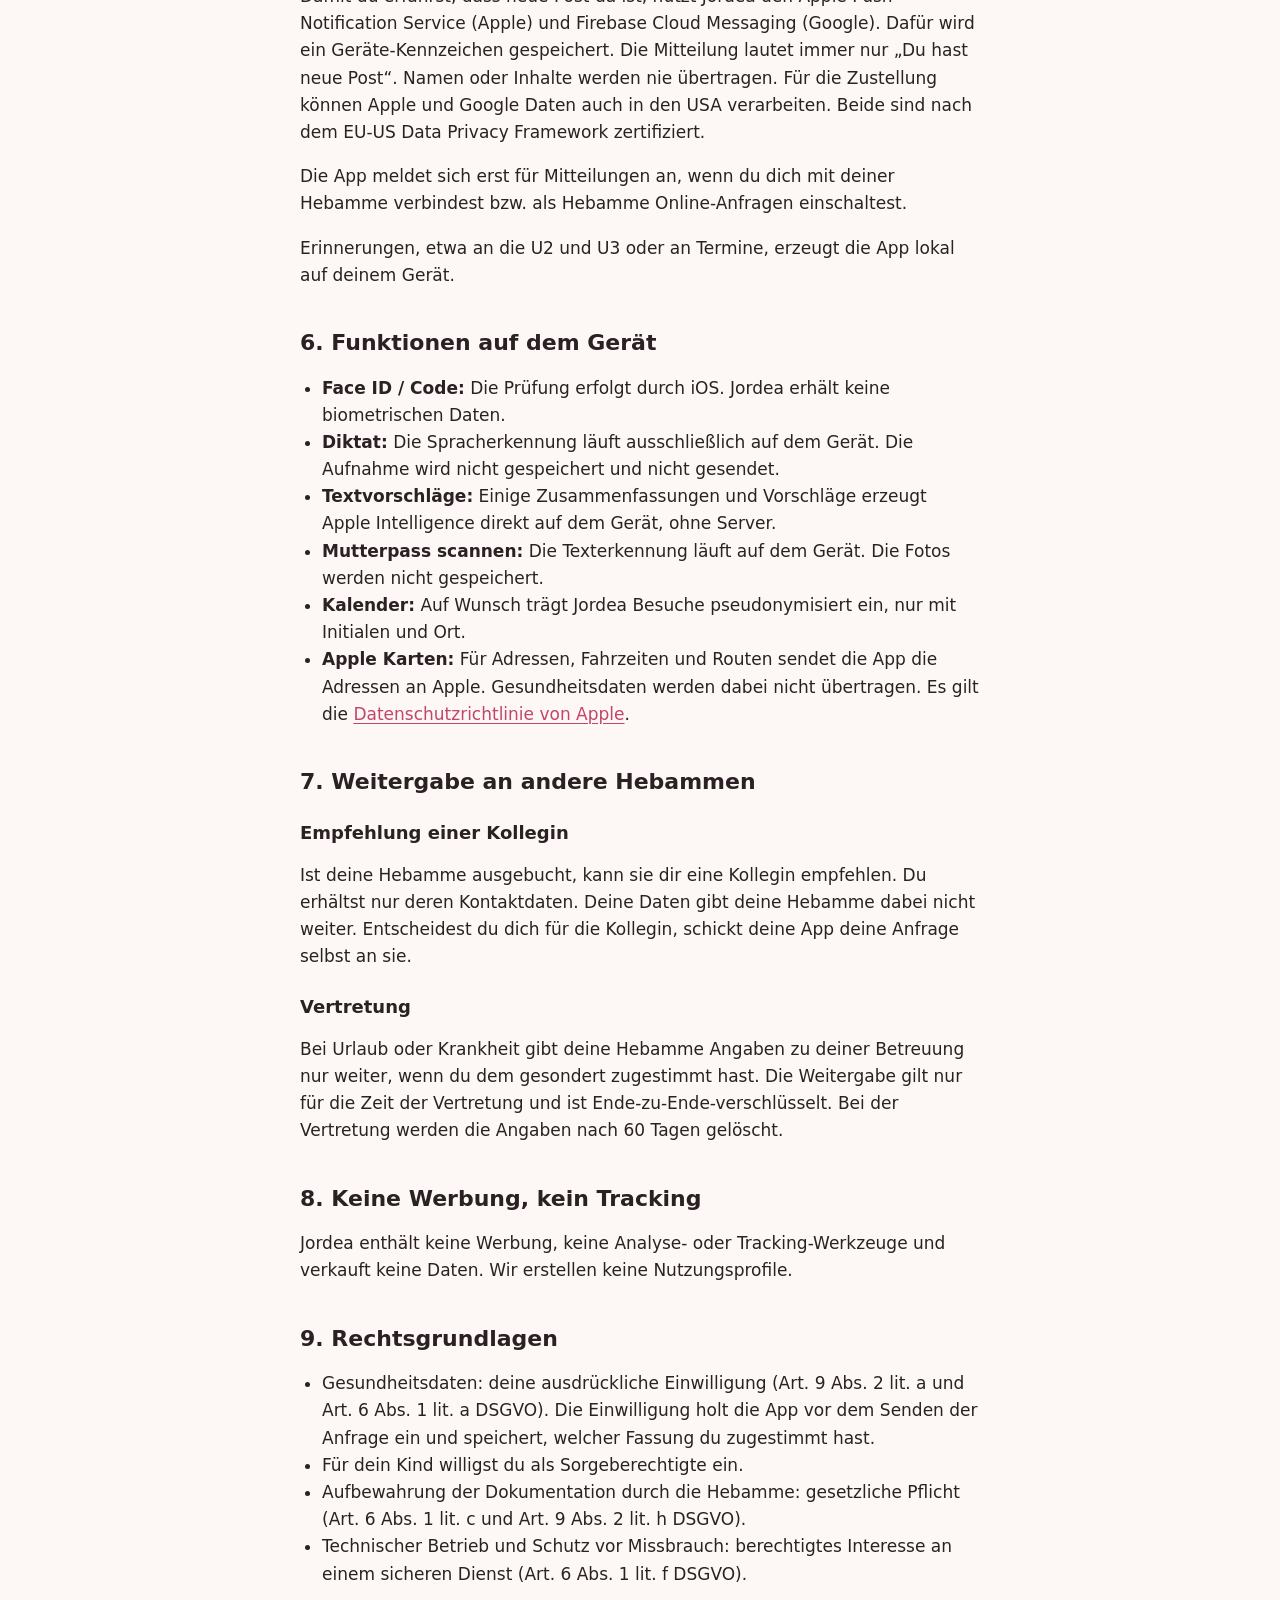
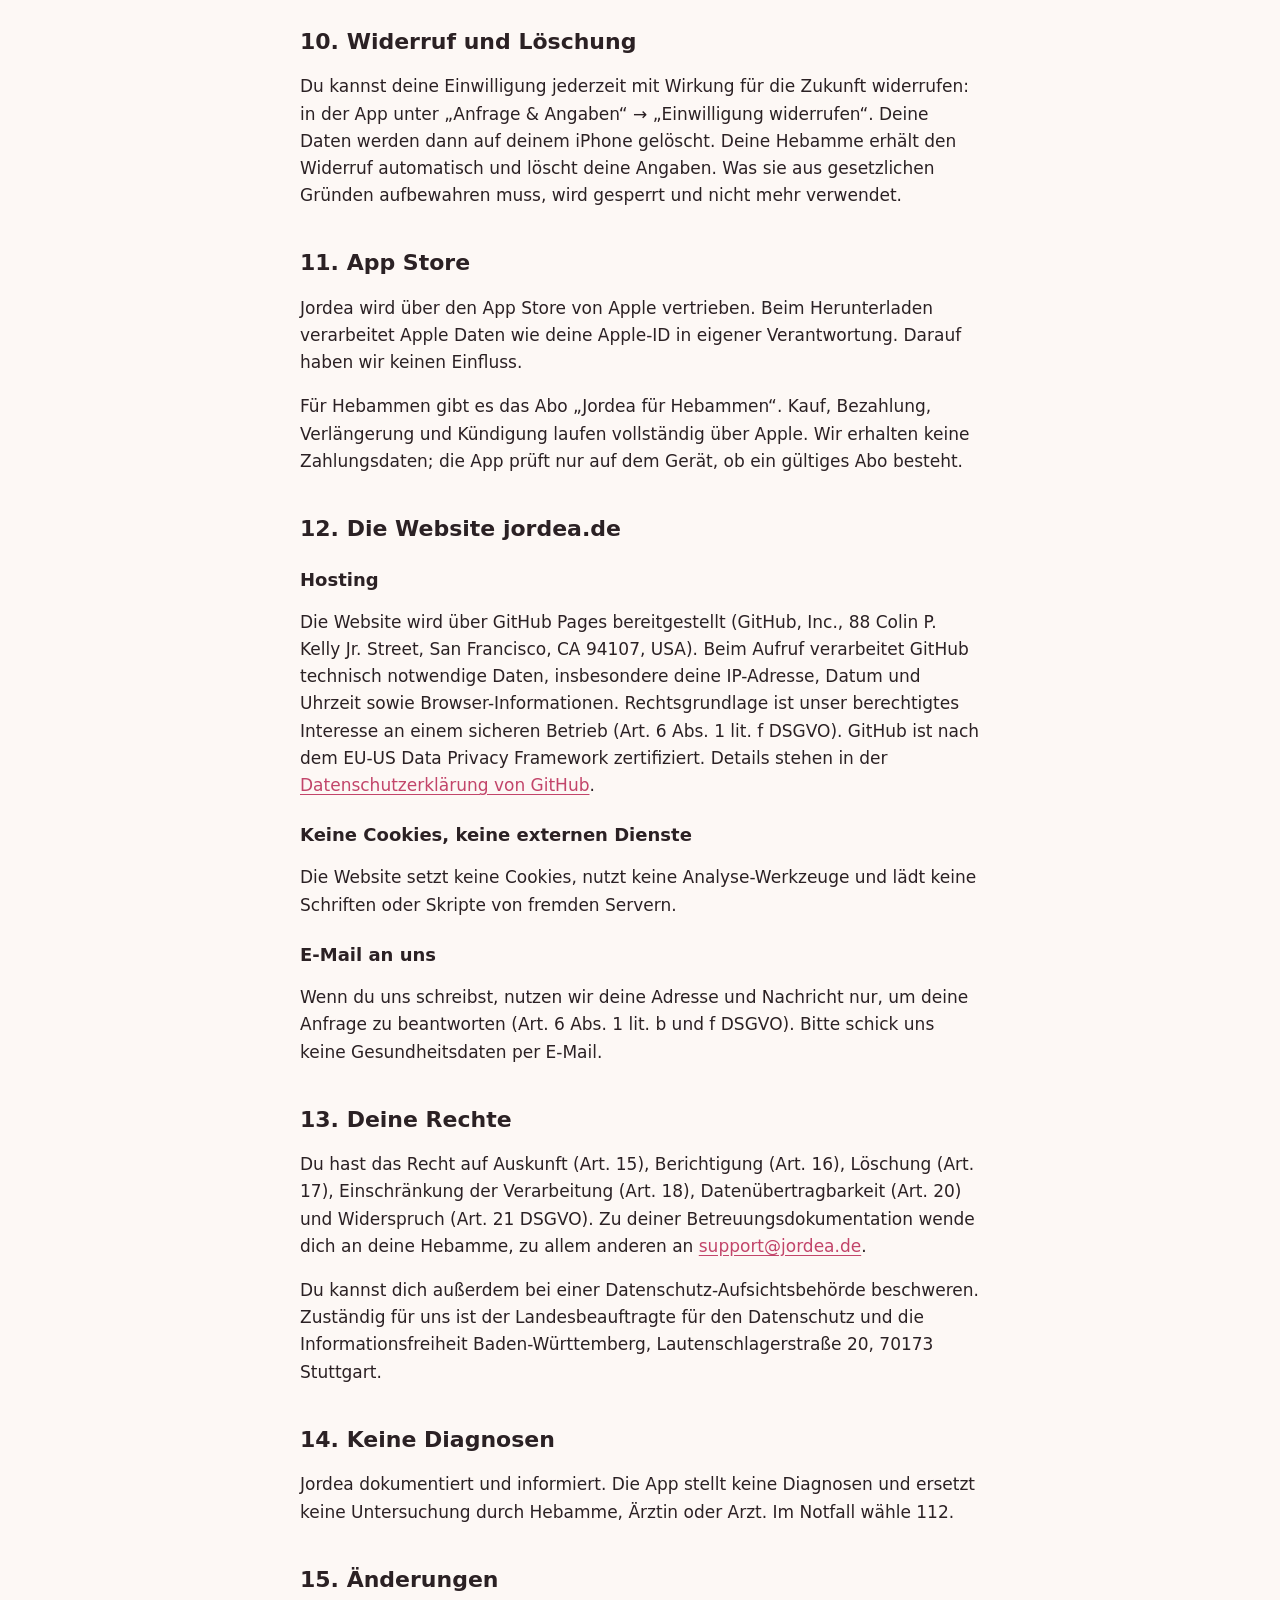
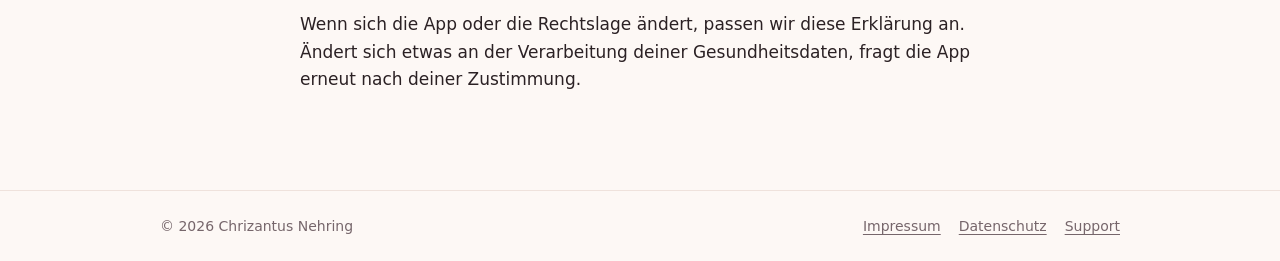
==== commit 4cd9e83a: "Datenschutz: Aushang, Postfach, Schlüsselbund, Backup und Mitteilungen präzisiert Co-Authored-By: Cl" ====
--- a/datenschutz.html
+++ b/datenschutz.html
@@ -23,7 +23,7 @@
 
 <main class="wrap doc">
   <h1>Datenschutzerklärung</h1>
-  <p class="stand">Stand: 24. Oktober 2026 · gilt für die iOS-App „Jordea“ und die Website jordea.de</p>
+  <p class="stand">Stand: 9. November 2026 · gilt für die iOS-App „Jordea“ und die Website jordea.de</p>
 
   <div class="box">
     <p><strong>Kurz gesagt:</strong> Jordea speichert Gesundheitsdaten auf deinem Gerät und dem Gerät deiner Hebamme. Was zwischen euch übertragen wird, ist Ende-zu-Ende-verschlüsselt. Wir als Anbieter und unser Server-Dienstleister können die Inhalte nicht lesen. Es gibt kein Benutzerkonto mit Namen oder E-Mail, keine Werbung und kein Tracking.</p>
@@ -55,7 +55,8 @@
   <p>Bei Hausbesuchen dokumentiert deine Hebamme zum Beispiel das Gewicht deines Babys, Stillen, Nabel, Rückbildung, Wochenfluss und dein Wohlbefinden. Diese Angaben sind Gesundheitsdaten im Sinne von Art. 9 DSGVO. Sie werden auf dem Gerät deiner Hebamme gespeichert.</p>
 
   <h2>3. Wo die Daten gespeichert werden</h2>
-  <p>Jordea speichert alle Daten lokal auf dem iPhone oder iPad, geschützt durch die Gerätesperre und auf Wunsch durch Face ID. Es gibt keine zentrale Datenbank mit Klartext-Daten. Wenn du die App löschst, werden die Daten auf deinem Gerät gelöscht.</p>
+  <p>Jordea speichert alle Daten lokal auf dem iPhone oder iPad, geschützt durch die Gerätesperre und auf Wunsch durch Face ID. Es gibt keine zentrale Datenbank mit Gesundheitsdaten. Wenn du die App löschst, werden die Daten in der App gelöscht. Die Schlüssel für die Verschlüsselung und die Postfach-Kennung liegen geschützt im Schlüsselbund von iOS und können dort auch nach dem Löschen der App erhalten bleiben; sie enthalten keine Gesundheitsdaten.</p>
+  <p>Auf dem Gerät einer Mutter sind die Daten Teil des normalen iPhone-Backups (iCloud oder Computer) und damit so geschützt wie dein übriges Backup. Auf dem Gerät der Hebamme sind die Betreuungsdaten vom iCloud-Backup ausgenommen.</p>
   <p>Backups, die deine Hebamme anlegt, sind mit ihrem Passwort verschlüsselt (AES-256) und liegen dort, wo sie die Datei speichert.</p>
 
   <h2>4. Übertragung zwischen Mutter und Hebamme</h2>
@@ -65,14 +66,19 @@
     <li><strong>Standort:</strong> Rechenzentrum Frankfurt am Main (europe-west3)</li>
     <li><strong>Gespeichert:</strong> der verschlüsselte Umschlag, eine zufällige Postfach-Kennung, Zeitpunkt und Ablaufdatum</li>
     <li><strong>Löschung:</strong> Abgeholte Umschläge werden sofort gelöscht, nicht abgeholte nach 30 Tagen.</li>
-    <li><strong>Anmeldung:</strong> Jedes Gerät meldet sich anonym an. Es bekommt nur eine zufällige Kennung, ohne Name oder E-Mail.</li>
+    <li><strong>Anmeldung:</strong> Jedes Gerät meldet sich anonym an (Firebase Authentication). Es bekommt nur eine zufällige Kennung, ohne Name oder E-Mail.</li>
+    <li><strong>Postfach:</strong> Zum Postfach speichert der Server die anonyme Kennung der Besitzerin, einen Hash ihres Zugangsgeheimnisses und gegebenenfalls das Geräte-Kennzeichen für Mitteilungen (siehe 5). Das Postfach bleibt bestehen, solange die Verbindung genutzt wird. Auf Wunsch löschen wir es: support@jordea.de.</li>
   </ul>
   <p>Google kann die Inhalte nicht lesen. Wir haben mit Google einen Vertrag zur Auftragsverarbeitung nach Art. 28 DSGVO geschlossen.</p>
   <h3>Schutz vor Missbrauch</h3>
-  <p>Damit nur die echte Jordea-App Umschläge einwerfen kann, nutzt Jordea Firebase App Check mit App Attest von Apple. Dabei bestätigt Apple, dass die Anfrage von einer unveränderten Jordea-App kommt. Personenbezogene Inhalte werden dafür nicht übertragen. Der Server begrenzt außerdem die Zahl der Umschläge pro Postfach.</p>
+  <p>Damit nur die echte Jordea-App Umschläge einwerfen kann, nutzt Jordea Firebase App Check mit App Attest von Apple. Auf älteren Geräten ohne App Attest wird stattdessen DeviceCheck von Apple genutzt. Dabei bestätigt Apple, dass die Anfrage von einer unveränderten Jordea-App kommt. Personenbezogene Inhalte werden dafür nicht übertragen. Der Server begrenzt außerdem die Zahl der Umschläge pro Postfach.</p>
+
+  <h3>Aushang der Hebamme</h3>
+  <p>Damit verbundene Mütter sehen, wie ihre Hebamme erreichbar ist, veröffentlicht die Hebammen-App einen „Aushang“ unter ihrer zufälligen Postfach-Kennung: Name, Telefon, E-Mail, Erreichbarkeitszeiten, Einzugsgebiet, Verfügbarkeit je Geburtsmonat, Abwesenheitszeiträume (ohne Grund) mit Name und Telefon der Vertretung sowie die Freigabe der Infotexte. Der Aushang ist von der Hebamme signiert, aber nicht verschlüsselt. Er enthält keine Daten von Müttern. Abrufen kann ihn nur, wer die Postfach-Kennung aus dem QR-Code oder Einladungslink der Hebamme kennt. Rechtsgrundlage ist die Bereitstellung des Dienstes für die Hebamme (Art. 6 Abs. 1 lit. b DSGVO); die Hebamme trägt eine Vertretung nur mit deren Einverständnis ein.</p>
 
   <h2>5. Mitteilungen</h2>
   <p>Damit du erfährst, dass neue Post da ist, nutzt Jordea den Apple Push Notification Service (Apple) und Firebase Cloud Messaging (Google). Dafür wird ein Geräte-Kennzeichen gespeichert. Die Mitteilung lautet immer nur „Du hast neue Post“. Namen oder Inhalte werden nie übertragen. Für die Zustellung können Apple und Google Daten auch in den USA verarbeiten. Beide sind nach dem EU-US Data Privacy Framework zertifiziert.</p>
+  <p>Die App meldet sich erst für Mitteilungen an, wenn du dich mit deiner Hebamme verbindest bzw. als Hebamme Online-Anfragen einschaltest.</p>
   <p>Erinnerungen, etwa an die U2 und U3 oder an Termine, erzeugt die App lokal auf deinem Gerät.</p>
 
   <h2>6. Funktionen auf dem Gerät</h2>
